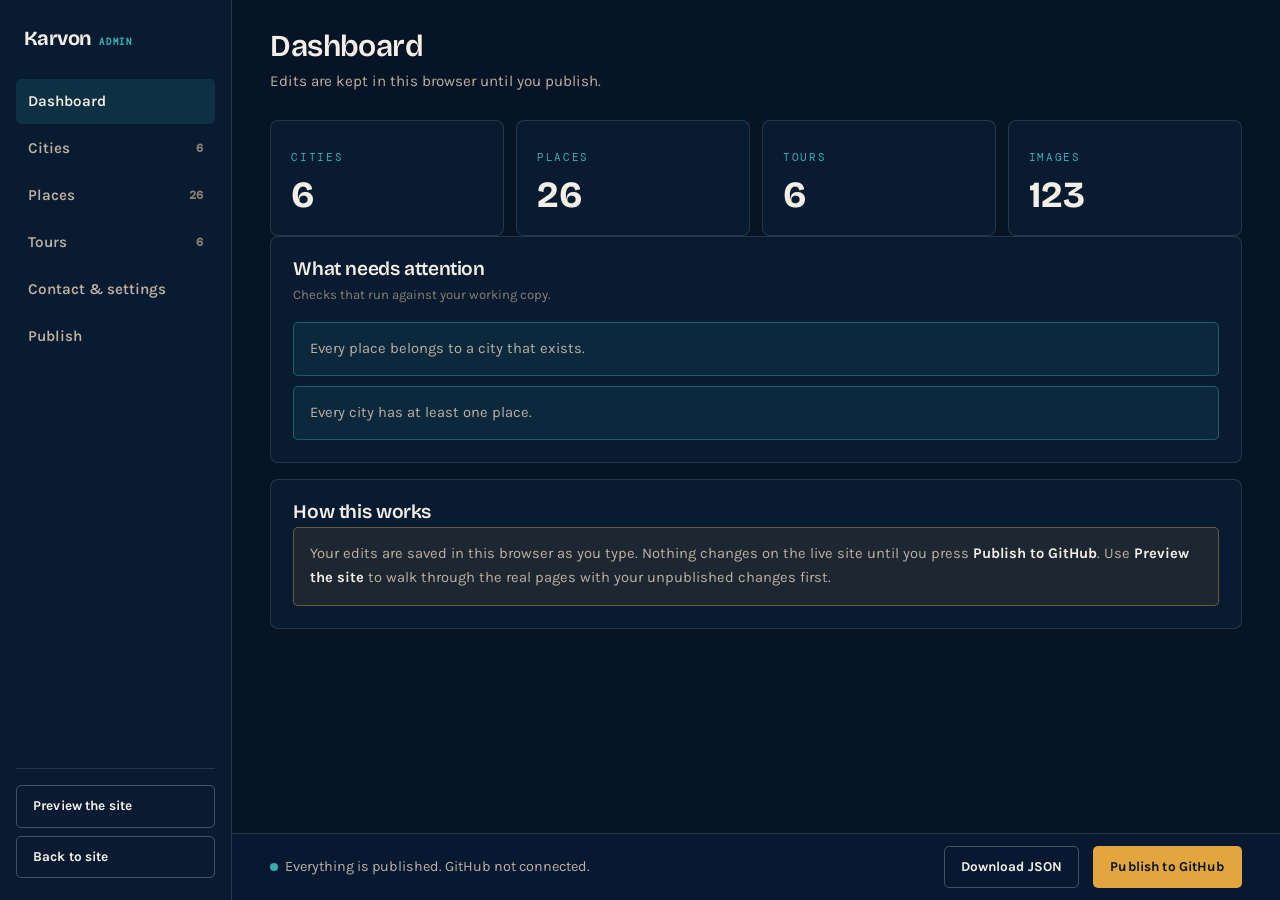
==== admin/index.html @ ea20b738 "Add files via upload" ====
<!DOCTYPE html>
<html lang="en" data-base="../">
<head>
<meta charset="utf-8">
<meta name="viewport" content="width=device-width, initial-scale=1">
<title>Admin — Karvon</title>
<meta name="robots" content="noindex, nofollow">
<link rel="icon" href="../assets/icons/favicon.svg">
<link rel="preconnect" href="https://fonts.googleapis.com">
<link rel="preconnect" href="https://fonts.gstatic.com" crossorigin>
<link rel="stylesheet" href="https://fonts.googleapis.com/css2?family=Bricolage+Grotesque:opsz,wght@12..96,400..800&family=DM+Mono:wght@400;500&family=Karla:wght@400;600;700&display=swap">
<link rel="stylesheet" href="../css/main.css">
<link rel="stylesheet" href="../css/admin.css">
</head>
<body class="admin">
<a class="skip-link" href="#adm-main">Skip to content</a>

<aside class="adm-side">
  <div class="adm-brand">Karvon <span>Admin</span></div>
  <nav class="adm-nav" id="adm-nav" aria-label="Admin sections"></nav>
  <div class="adm-side__foot">
    <button class="btn btn--ghost btn--sm" type="button" id="btn-preview">Preview the site</button>
    <a class="btn btn--ghost btn--sm" href="../index.html">Back to site</a>
  </div>
</aside>

<main class="adm-main" id="adm-main">
  <div class="adm-panel"><p class="hint">Loading the current content…</p></div>
</main>

<div class="adm-bar">
  <span class="adm-bar__status" id="adm-status"><span class="dot"></span>Checking…</span>
  <button class="btn btn--ghost btn--sm" type="button" id="btn-download">Download JSON</button>
  <button class="btn btn--sm" type="button" id="btn-publish">Publish to GitHub</button>
</div>

<script src="../js/core.js"></script>
<script src="../js/github.js"></script>
<script src="../js/admin.js"></script>
</body>
</html>
---- css/main.css ----
/* ============================================================
   Karvon — design system
   Palette taken from Timurid majolica: lapis ground, turquoise
   glaze, saffron, madder red, ganch-plaster chalk.
   ============================================================ */

:root {
  /* Surfaces */
  --lapis-900: #061426;
  --lapis-850: #081B31;
  --lapis-800: #0B2340;
  --lapis-700: #103257;
  --lapis-600: #17456F;

  /* Glazes */
  --glaze: #35B0AE;
  --glaze-dim: #1E7C7B;
  --saffron: #E3A53E;
  --saffron-dim: #B4801F;
  --madder: #CB5140;

  /* Plaster */
  --chalk: #F4EFE6;
  --sand: #BEB1A0;
  --sand-dim: #8A8071;

  /* Lines & shadows */
  --line: rgba(244, 239, 230, 0.13);
  --line-strong: rgba(244, 239, 230, 0.26);
  --shade-sm: 0 1px 2px rgba(2, 8, 16, 0.4);
  --shade-md: 0 12px 28px -12px rgba(2, 8, 16, 0.7);
  --shade-lg: 0 30px 60px -24px rgba(2, 8, 16, 0.85);

  /* Type */
  --display: "Bricolage Grotesque", "Trebuchet MS", sans-serif;
  --body: "Karla", "Segoe UI", system-ui, sans-serif;
  --mono: "DM Mono", ui-monospace, "SF Mono", Menlo, monospace;

  /* Rhythm */
  --shell: 1180px;
  --gutter: 24px;
  --radius: 5px;
  --radius-lg: 8px;
  --nav-h: 68px;
}

/* ---------- reset ---------- */
*, *::before, *::after { box-sizing: border-box; }
html { -webkit-text-size-adjust: 100%; scroll-behavior: smooth; }
body {
  margin: 0;
  background: var(--lapis-900);
  color: var(--chalk);
  font-family: var(--body);
  font-size: 17px;
  line-height: 1.65;
  -webkit-font-smoothing: antialiased;
  overflow-x: hidden;
}
img { max-width: 100%; display: block; }
a { color: inherit; text-decoration: none; }
button, input, select, textarea { font: inherit; color: inherit; }
h1, h2, h3, h4 { margin: 0; font-family: var(--display); font-weight: 600; line-height: 1.08; letter-spacing: -0.02em; }
p { margin: 0 0 1em; }
p:last-child { margin-bottom: 0; }
ul { margin: 0; padding: 0; list-style: none; }

:focus-visible {
  outline: 2px solid var(--saffron);
  outline-offset: 3px;
  border-radius: 2px;
}

::selection { background: var(--glaze); color: var(--lapis-900); }

.skip-link {
  position: absolute; left: 12px; top: -60px; z-index: 200;
  background: var(--saffron); color: var(--lapis-900);
  padding: 10px 16px; border-radius: var(--radius); font-weight: 700;
  transition: top .18s ease;
}
.skip-link:focus { top: 12px; }

/* ---------- type scale ---------- */
.d1 { font-size: clamp(2.6rem, 7.2vw, 5.1rem); font-weight: 700; }
.d2 { font-size: clamp(2rem, 4.4vw, 3.1rem); }
.d3 { font-size: clamp(1.45rem, 2.6vw, 2rem); }
.d4 { font-size: 1.2rem; letter-spacing: -0.01em; }

.eyebrow {
  font-family: var(--mono);
  font-size: 0.72rem;
  letter-spacing: 0.2em;
  text-transform: uppercase;
  color: var(--glaze);
  display: flex;
  align-items: center;
  gap: 10px;
  margin: 0 0 18px;
}
.eyebrow::before {
  content: "";
  width: 13px; height: 13px;
  flex: none;
  background: currentColor;
  /* eight-point girih star — the site's one recurring motif */
  clip-path: polygon(50% 0%, 61% 27%, 89% 15%, 76% 41%, 100% 50%, 76% 59%, 89% 85%, 61% 73%, 50% 100%, 39% 73%, 11% 85%, 24% 59%, 0% 50%, 24% 41%, 11% 15%, 39% 27%);
}
.lede { font-size: clamp(1.05rem, 1.6vw, 1.22rem); color: var(--sand); max-width: 62ch; }
.data { font-family: var(--mono); font-size: 0.82rem; letter-spacing: 0.02em; }
.muted { color: var(--sand); }

/* ---------- layout ---------- */
.shell { width: min(100% - (var(--gutter) * 2), var(--shell)); margin-inline: auto; }
.section { padding: clamp(56px, 8vw, 104px) 0; }
.section--tight { padding: clamp(40px, 5vw, 64px) 0; }
.section--band { background: var(--lapis-850); border-block: 1px solid var(--line); }
.section-head { margin-bottom: clamp(28px, 4vw, 44px); }
.section-head .d2 { max-width: 20ch; }
.section-head-row {
  display: flex; align-items: flex-end; justify-content: space-between;
  gap: 24px; flex-wrap: wrap;
}

/* ---------- buttons ---------- */
.btn {
  --btn-bg: var(--saffron);
  --btn-fg: var(--lapis-900);
  display: inline-flex; align-items: center; gap: 9px;
  padding: 13px 24px;
  background: var(--btn-bg); color: var(--btn-fg);
  border: 1px solid transparent; border-radius: var(--radius);
  font-weight: 700; font-size: 0.94rem; letter-spacing: 0.01em;
  cursor: pointer;
  transition: transform .16s ease, background-color .16s ease, border-color .16s ease, color .16s ease;
}
.btn:hover { transform: translateY(-2px); background: #F0B854; }
.btn:active { transform: translateY(0); }
.btn[disabled] { opacity: .45; pointer-events: none; }
.btn--ghost { --btn-bg: transparent; --btn-fg: var(--chalk); border-color: var(--line-strong); }
.btn--ghost:hover { background: rgba(244, 239, 230, 0.08); border-color: var(--chalk); }
.btn--glaze { --btn-bg: var(--glaze); }
.btn--glaze:hover { background: #46C6C4; }
.btn--sm { padding: 9px 16px; font-size: 0.85rem; }
.btn--block { width: 100%; justify-content: center; }
.btn--danger { --btn-bg: transparent; --btn-fg: var(--madder); border-color: rgba(203, 81, 64, .5); }
.btn--danger:hover { background: rgba(203, 81, 64, .14); }

.textlink {
  color: var(--glaze); font-weight: 700; font-size: .93rem;
  border-bottom: 1px solid rgba(53, 176, 174, .4); padding-bottom: 2px;
  transition: border-color .16s ease, color .16s ease;
}
.textlink:hover { color: var(--saffron); border-bottom-color: var(--saffron); }

/* ---------- nav ---------- */
.nav {
  position: fixed; inset: 0 0 auto 0; z-index: 100;
  height: var(--nav-h);
  display: flex; align-items: center;
  background: transparent;
  border-bottom: 1px solid transparent;
  transition: background-color .28s ease, border-color .28s ease, backdrop-filter .28s ease;
}
.nav.is-solid,
body[data-nav="solid"] .nav {
  background: rgba(6, 20, 38, 0.92);
  backdrop-filter: blur(14px);
  border-bottom-color: var(--line);
}
.nav__inner { display: flex; align-items: center; justify-content: space-between; gap: 20px; width: 100%; }
.nav__brand { display: flex; align-items: baseline; gap: 9px; font-family: var(--display); font-size: 1.32rem; font-weight: 700; letter-spacing: -0.03em; }
.nav__brand span { font-family: var(--mono); font-size: .62rem; letter-spacing: .18em; text-transform: uppercase; color: var(--glaze); }
.nav__links { display: flex; align-items: center; gap: 4px; }
.nav__links a {
  padding: 8px 13px; border-radius: var(--radius);
  font-size: .93rem; font-weight: 600; color: var(--sand);
  transition: color .16s ease, background-color .16s ease;
}
.nav__links a:hover { color: var(--chalk); background: rgba(244, 239, 230, .07); }
.nav__links a[aria-current="page"] { color: var(--chalk); }
.nav__links a[aria-current="page"]::after {
  content: ""; display: block; height: 2px; margin-top: 4px;
  background: var(--saffron); border-radius: 2px;
}
.nav__actions { display: flex; align-items: center; gap: 10px; }
.nav__burger {
  display: none; width: 42px; height: 42px;
  align-items: center; justify-content: center;
  background: transparent; border: 1px solid var(--line-strong);
  border-radius: var(--radius); cursor: pointer;
}
.nav__burger span { display: block; width: 18px; height: 1.5px; background: var(--chalk); position: relative; transition: background-color .2s; }
.nav__burger span::before, .nav__burger span::after {
  content: ""; position: absolute; left: 0; width: 18px; height: 1.5px; background: var(--chalk);
  transition: transform .22s ease, top .22s ease;
}
.nav__burger span::before { top: -6px; }
.nav__burger span::after { top: 6px; }
.nav__burger[aria-expanded="true"] span { background: transparent; }
.nav__burger[aria-expanded="true"] span::before { top: 0; transform: rotate(45deg); }
.nav__burger[aria-expanded="true"] span::after { top: 0; transform: rotate(-45deg); }

.nav__sheet {
  position: fixed; inset: var(--nav-h) 0 0 0; z-index: 99;
  background: var(--lapis-900);
  padding: 28px var(--gutter) 40px;
  display: none; flex-direction: column; gap: 4px;
  overflow-y: auto;
}
.nav__sheet.is-open { display: flex; }
.nav__sheet a {
  padding: 15px 4px; font-family: var(--display); font-size: 1.55rem; font-weight: 600;
  border-bottom: 1px solid var(--line);
}
.nav__sheet .btn { margin-top: 22px; }

/* ---------- hero ---------- */
.hero { position: relative; min-height: min(94vh, 820px); display: flex; align-items: flex-end; overflow: hidden; }
.hero--short { min-height: min(66vh, 560px); }
.hero__media { position: absolute; inset: 0; }
.hero__media img { width: 100%; height: 100%; object-fit: cover; }
.hero__media::after {
  content: ""; position: absolute; inset: 0;
  background:
    linear-gradient(178deg, rgba(6,20,38,.86) 0%, rgba(6,20,38,.32) 34%, rgba(6,20,38,.78) 72%, var(--lapis-900) 100%),
    linear-gradient(96deg, rgba(6,20,38,.72) 0%, rgba(6,20,38,0) 62%);
}
.hero__body { position: relative; padding: calc(var(--nav-h) + 48px) 0 clamp(44px, 7vw, 84px); }
.hero__body .d1 { max-width: 15ch; }
.hero__body .lede { margin-top: 20px; }
.hero__cta { display: flex; gap: 12px; flex-wrap: wrap; margin-top: 32px; }
.hero__meta {
  display: flex; gap: 26px; flex-wrap: wrap;
  margin-top: 40px; padding-top: 22px; border-top: 1px solid var(--line-strong);
}
.hero__meta div { display: flex; flex-direction: column; gap: 3px; }
.hero__meta dt, .hero__meta .k { font-family: var(--mono); font-size: .68rem; letter-spacing: .17em; text-transform: uppercase; color: var(--glaze); }
.hero__meta .v { font-family: var(--display); font-size: 1.5rem; font-weight: 600; }

/* ---------- cards ---------- */
.grid { display: grid; gap: 20px; }
.grid--3 { grid-template-columns: repeat(3, 1fr); }
.grid--2 { grid-template-columns: repeat(2, 1fr); }
.grid--4 { grid-template-columns: repeat(4, 1fr); }

.card {
  position: relative; display: flex; flex-direction: column;
  background: var(--lapis-800); border: 1px solid var(--line);
  border-radius: var(--radius-lg); overflow: hidden;
  transition: transform .22s ease, border-color .22s ease, box-shadow .22s ease;
}
.card:hover { transform: translateY(-4px); border-color: var(--line-strong); box-shadow: var(--shade-md); }
.card__media { position: relative; aspect-ratio: 4 / 3; overflow: hidden; background: var(--lapis-700); }
.card__media img { width: 100%; height: 100%; object-fit: cover; transition: transform .5s cubic-bezier(.2,.7,.3,1); }
.card:hover .card__media img { transform: scale(1.05); }
.card__body { padding: 20px 20px 22px; display: flex; flex-direction: column; gap: 8px; flex: 1; }
.card__title { font-family: var(--display); font-size: 1.28rem; font-weight: 600; }
.card__text { color: var(--sand); font-size: .95rem; line-height: 1.55; }
.card__foot {
  margin-top: auto; padding-top: 14px;
  display: flex; align-items: center; justify-content: space-between; gap: 12px;
  border-top: 1px solid var(--line);
  font-family: var(--mono); font-size: .74rem; letter-spacing: .06em; color: var(--sand-dim);
  text-transform: uppercase;
}

/* city card — image-led, text over the photo */
.city-card { position: relative; display: block; border-radius: var(--radius-lg); overflow: hidden; aspect-ratio: 3 / 4; }
.city-card--wide { aspect-ratio: 16 / 11; }
.city-card img { width: 100%; height: 100%; object-fit: cover; transition: transform .6s cubic-bezier(.2,.7,.3,1); }
.city-card:hover img { transform: scale(1.055); }
.city-card::after {
  content: ""; position: absolute; inset: 0;
  background: linear-gradient(to top, rgba(6,20,38,.94) 4%, rgba(6,20,38,.35) 46%, rgba(6,20,38,.08) 100%);
}
.city-card__body { position: absolute; inset: auto 0 0 0; z-index: 2; padding: 24px; }
.city-card__body h3 { font-size: clamp(1.5rem, 2.4vw, 2rem); }
.city-card__body p { color: var(--sand); font-size: .93rem; margin: 6px 0 0; max-width: 34ch; }
.city-card__days {
  display: inline-flex; align-items: center; gap: 7px; margin-top: 14px;
  font-family: var(--mono); font-size: .72rem; letter-spacing: .1em; text-transform: uppercase;
  color: var(--lapis-900); background: var(--glaze);
  padding: 5px 10px; border-radius: 3px;
}

.chip {
  display: inline-flex; align-items: center; gap: 6px;
  padding: 5px 11px; border-radius: 100px;
  border: 1px solid var(--line-strong); background: transparent;
  font-family: var(--mono); font-size: .71rem; letter-spacing: .08em; text-transform: uppercase;
  color: var(--sand); cursor: pointer;
  transition: background-color .16s ease, color .16s ease, border-color .16s ease;
}
.chip:hover { color: var(--chalk); border-color: var(--chalk); }
.chip[aria-pressed="true"] { background: var(--glaze); border-color: var(--glaze); color: var(--lapis-900); font-weight: 700; }
.chip--static { cursor: default; }
.chip--static:hover { color: var(--sand); border-color: var(--line-strong); }
.chip-row { display: flex; flex-wrap: wrap; gap: 8px; }

/* ---------- forms ---------- */
.field { display: flex; flex-direction: column; gap: 7px; }
.field > label, .label {
  font-family: var(--mono); font-size: .71rem; letter-spacing: .14em;
  text-transform: uppercase; color: var(--glaze);
}
.input, .select, .textarea {
  width: 100%; padding: 12px 14px;
  background: var(--lapis-850); border: 1px solid var(--line-strong);
  border-radius: var(--radius); color: var(--chalk);
  font-size: .96rem;
  transition: border-color .16s ease, background-color .16s ease;
}
.input:focus, .select:focus, .textarea:focus { border-color: var(--glaze); background: var(--lapis-800); outline: none; }
.textarea { min-height: 110px; resize: vertical; line-height: 1.55; }
.select { appearance: none; background-image: linear-gradient(45deg, transparent 50%, var(--sand) 50%), linear-gradient(135deg, var(--sand) 50%, transparent 50%); background-position: calc(100% - 19px) 51%, calc(100% - 13px) 51%; background-size: 6px 6px, 6px 6px; background-repeat: no-repeat; padding-right: 40px; }
.hint { font-size: .82rem; color: var(--sand-dim); }

/* ---------- search ---------- */
.search { position: relative; }
.search__input { padding-left: 42px; }
.search__icon { position: absolute; left: 15px; top: 50%; transform: translateY(-50%); color: var(--sand-dim); pointer-events: none; }
.search__results {
  position: absolute; z-index: 40; inset: calc(100% + 8px) 0 auto 0;
  background: var(--lapis-800); border: 1px solid var(--line-strong);
  border-radius: var(--radius-lg); box-shadow: var(--shade-lg);
  max-height: 380px; overflow-y: auto; padding: 6px;
}
.search__results[hidden] { display: none; }
.search__hit { display: flex; align-items: center; gap: 12px; padding: 10px 12px; border-radius: var(--radius); width: 100%; text-align: left; background: transparent; border: 0; cursor: pointer; }
.search__hit:hover, .search__hit.is-active { background: rgba(244,239,230,.08); }
.search__hit img { width: 44px; height: 44px; border-radius: 4px; object-fit: cover; flex: none; }
.search__hit strong { display: block; font-weight: 700; font-size: .95rem; }
.search__hit span { font-family: var(--mono); font-size: .7rem; letter-spacing: .1em; text-transform: uppercase; color: var(--glaze); }

/* ---------- gallery ---------- */
.gallery__main { position: relative; border-radius: var(--radius-lg); overflow: hidden; background: var(--lapis-800); aspect-ratio: 3 / 2; }
.gallery__track { display: flex; height: 100%; overflow-x: auto; scroll-snap-type: x mandatory; scrollbar-width: none; -webkit-overflow-scrolling: touch; }
.gallery__track::-webkit-scrollbar { display: none; }
.gallery__slide { flex: 0 0 100%; scroll-snap-align: center; height: 100%; }
.gallery__slide img { width: 100%; height: 100%; object-fit: cover; cursor: zoom-in; }
.gallery__arrow {
  position: absolute; top: 50%; transform: translateY(-50%); z-index: 3;
  width: 44px; height: 44px; border-radius: 50%;
  background: rgba(6,20,38,.72); border: 1px solid var(--line-strong);
  color: var(--chalk); cursor: pointer; display: grid; place-items: center;
  backdrop-filter: blur(6px);
  transition: background-color .16s ease;
}
.gallery__arrow:hover { background: var(--lapis-700); }
.gallery__arrow--prev { left: 12px; }
.gallery__arrow--next { right: 12px; }
.gallery__count {
  position: absolute; right: 12px; bottom: 12px; z-index: 3;
  padding: 5px 10px; border-radius: 3px;
  background: rgba(6,20,38,.78); font-family: var(--mono); font-size: .74rem;
}
.gallery__thumbs { display: flex; gap: 8px; margin-top: 10px; overflow-x: auto; padding-bottom: 4px; scrollbar-width: thin; }
.gallery__thumb {
  flex: 0 0 84px; height: 60px; border-radius: 4px; overflow: hidden;
  border: 2px solid transparent; padding: 0; background: none; cursor: pointer; opacity: .55;
  transition: opacity .16s ease, border-color .16s ease;
}
.gallery__thumb img { width: 100%; height: 100%; object-fit: cover; }
.gallery__thumb[aria-selected="true"] { opacity: 1; border-color: var(--saffron); }
.gallery__thumb:hover { opacity: 1; }

/* ---------- lightbox ---------- */
.lightbox {
  position: fixed; inset: 0; z-index: 300;
  background: rgba(4, 12, 24, .96);
  display: grid; place-items: center; padding: 24px;
}
.lightbox[hidden] { display: none; }
.lightbox img { max-width: 100%; max-height: 86vh; object-fit: contain; border-radius: var(--radius); }
.lightbox__close, .lightbox__nav {
  position: absolute; background: rgba(244,239,230,.1); border: 1px solid var(--line-strong);
  color: var(--chalk); width: 46px; height: 46px; border-radius: 50%; cursor: pointer;
  display: grid; place-items: center;
}
.lightbox__close { top: 20px; right: 20px; }
.lightbox__nav--prev { left: 20px; top: 50%; transform: translateY(-50%); }
.lightbox__nav--next { right: 20px; top: 50%; transform: translateY(-50%); }
.lightbox__cap { position: absolute; bottom: 20px; left: 50%; transform: translateX(-50%); font-family: var(--mono); font-size: .78rem; color: var(--sand); }

/* ---------- modal ---------- */
.modal { position: fixed; inset: 0; z-index: 250; display: flex; align-items: flex-end; justify-content: center; }
.modal[hidden] { display: none; }
.modal__scrim { position: absolute; inset: 0; background: rgba(4, 12, 24, .82); backdrop-filter: blur(3px); border: 0; padding: 0; cursor: pointer; }
.modal__panel {
  position: relative; z-index: 2;
  width: min(100%, 900px); max-height: 92vh; overflow-y: auto;
  background: var(--lapis-850); border: 1px solid var(--line-strong);
  border-radius: var(--radius-lg) var(--radius-lg) 0 0;
  box-shadow: var(--shade-lg);
  animation: rise .28s cubic-bezier(.2,.8,.3,1);
}
@keyframes rise { from { transform: translateY(28px); opacity: 0; } }
.modal__close {
  position: sticky; top: 12px; float: right; margin: 12px 12px 0 0; z-index: 5;
  width: 38px; height: 38px; border-radius: 50%;
  background: rgba(6,20,38,.85); border: 1px solid var(--line-strong); color: var(--chalk); cursor: pointer;
}
.modal__inner { padding: 0 clamp(20px, 4vw, 34px) clamp(28px, 4vw, 38px); }

/* ---------- route ribbon (signature element) ---------- */
.ribbon { position: relative; padding-left: 34px; }
.ribbon::before {
  content: ""; position: absolute; left: 11px; top: 14px; bottom: 14px; width: 2px;
  background: repeating-linear-gradient(to bottom, var(--glaze-dim) 0 7px, transparent 7px 13px);
}
.ribbon__stop { position: relative; padding: 0 0 30px; }
.ribbon__stop:last-child { padding-bottom: 0; }
.ribbon__node {
  position: absolute; left: -34px; top: 3px;
  width: 24px; height: 24px; background: var(--glaze);
  clip-path: polygon(50% 0%, 61% 27%, 89% 15%, 76% 41%, 100% 50%, 76% 59%, 89% 85%, 61% 73%, 50% 100%, 39% 73%, 11% 85%, 24% 59%, 0% 50%, 24% 41%, 11% 15%, 39% 27%);
}
.ribbon__stop--start .ribbon__node { background: var(--saffron); }
.ribbon__stop--end .ribbon__node { background: var(--chalk); }
.ribbon__city { font-family: var(--display); font-size: 1.55rem; font-weight: 600; }
.ribbon__sub { color: var(--sand); font-size: .93rem; }
.ribbon__places { display: flex; flex-wrap: wrap; gap: 6px; margin-top: 10px; }
.ribbon__leg {
  display: inline-flex; align-items: center; gap: 8px;
  margin-top: 14px; padding: 5px 11px;
  border: 1px dashed var(--line-strong); border-radius: 100px;
  font-family: var(--mono); font-size: .73rem; letter-spacing: .06em; color: var(--sand);
}
.ribbon__leg--back { border-style: solid; border-color: rgba(203,81,64,.55); background: rgba(203,81,64,.12); color: #F0A79A; }
.ribbon__stop--back .ribbon__node { background: var(--madder); }
.ribbon__stop--back::after {
  /* the retrace mark — the line physically doubles back */
  content: ""; position: absolute; left: -26px; top: -18px; width: 9px; height: 34px;
  border: 2px solid var(--madder); border-left: 0; border-radius: 0 20px 20px 0;
}

.verdict {
  display: flex; align-items: flex-start; gap: 14px;
  padding: 16px 18px; border-radius: var(--radius-lg);
  border: 1px solid var(--line-strong); background: var(--lapis-800);
}
.verdict__dot { flex: none; width: 11px; height: 11px; border-radius: 50%; margin-top: 7px; background: var(--glaze); }
.verdict h3 { font-family: var(--body); font-size: 1rem; font-weight: 700; letter-spacing: 0; }
.verdict p { font-size: .92rem; color: var(--sand); margin: 4px 0 0; }
.verdict--warn { border-color: rgba(203,81,64,.5); background: rgba(203,81,64,.1); }
.verdict--warn .verdict__dot { background: var(--madder); }
.verdict--good { border-color: rgba(53,176,174,.45); background: rgba(53,176,174,.09); }
.verdict--note { border-color: rgba(227,165,62,.45); background: rgba(227,165,62,.08); }
.verdict--note .verdict__dot { background: var(--saffron); }
.verdict__actions { margin-top: 14px; display: flex; gap: 10px; flex-wrap: wrap; }

.stat-row { display: grid; grid-template-columns: repeat(3, 1fr); gap: 1px; background: var(--line); border: 1px solid var(--line); border-radius: var(--radius-lg); overflow: hidden; }
.stat { background: var(--lapis-800); padding: 18px 20px; }
.stat .k { font-family: var(--mono); font-size: .68rem; letter-spacing: .15em; text-transform: uppercase; color: var(--glaze); display: block; margin-bottom: 6px; }
.stat .v { font-family: var(--display); font-size: 1.85rem; font-weight: 600; line-height: 1; }
.stat .v small { font-size: .9rem; font-weight: 400; color: var(--sand); margin-left: 4px; }

/* picker */
.picker { display: grid; gap: 10px; }
.picker__item {
  display: flex; align-items: center; gap: 14px; width: 100%;
  padding: 12px 14px; text-align: left; cursor: pointer;
  background: var(--lapis-800); border: 1px solid var(--line);
  border-radius: var(--radius-lg); color: inherit;
  transition: border-color .16s ease, background-color .16s ease;
}
.picker__item:hover { border-color: var(--line-strong); }
.picker__item[aria-pressed="true"] { border-color: var(--glaze); background: rgba(53,176,174,.1); }
.picker__item img { width: 54px; height: 54px; border-radius: 4px; object-fit: cover; flex: none; }
.picker__item strong { display: block; font-size: 1.02rem; }
.picker__item .data { color: var(--sand-dim); }
.picker__order {
  flex: none; width: 27px; height: 27px; border-radius: 50%;
  display: grid; place-items: center;
  font-family: var(--mono); font-size: .8rem; font-weight: 500;
  background: var(--glaze); color: var(--lapis-900);
}
.picker__item[aria-pressed="false"] .picker__order { background: transparent; border: 1px dashed var(--line-strong); color: var(--sand-dim); }

/* selected list with reordering */
.order-list { display: grid; gap: 8px; }
.order-item {
  display: flex; align-items: center; gap: 12px;
  padding: 10px 12px; background: var(--lapis-800);
  border: 1px solid var(--line); border-radius: var(--radius);
}
.order-item[draggable="true"] { cursor: grab; }
.order-item.is-dragging { opacity: .4; }
.order-item.is-over { border-color: var(--saffron); }
.order-item__grip { color: var(--sand-dim); font-family: var(--mono); font-size: .9rem; cursor: grab; }
.order-item__name { flex: 1; font-weight: 700; }
.order-item__btns { display: flex; gap: 4px; }
.icon-btn {
  width: 30px; height: 30px; border-radius: 4px; cursor: pointer;
  background: transparent; border: 1px solid var(--line-strong); color: var(--sand);
  display: grid; place-items: center; font-size: .85rem;
  transition: color .16s ease, border-color .16s ease;
}
.icon-btn:hover { color: var(--chalk); border-color: var(--chalk); }
.icon-btn[disabled] { opacity: .3; pointer-events: none; }

/* ---------- map ---------- */
.map { height: 380px; border-radius: var(--radius-lg); overflow: hidden; border: 1px solid var(--line); background: var(--lapis-800); }
.map--tall { height: 460px; }
.leaflet-container { background: var(--lapis-800) !important; font-family: var(--body) !important; }
.leaflet-popup-content-wrapper, .leaflet-popup-tip { background: var(--lapis-800); color: var(--chalk); border-radius: var(--radius); box-shadow: var(--shade-md); }
.leaflet-popup-content { margin: 12px 14px; font-size: .9rem; }
.leaflet-control-attribution { background: rgba(6,20,38,.8) !important; color: var(--sand-dim) !important; }
.leaflet-control-attribution a { color: var(--glaze) !important; }
.map-pin {
  width: 22px; height: 22px; background: var(--saffron);
  clip-path: polygon(50% 0%, 61% 27%, 89% 15%, 76% 41%, 100% 50%, 76% 59%, 89% 85%, 61% 73%, 50% 100%, 39% 73%, 11% 85%, 24% 59%, 0% 50%, 24% 41%, 11% 15%, 39% 27%);
}
.map-fallback { height: 100%; display: grid; place-items: center; text-align: center; padding: 24px; color: var(--sand); }

/* ---------- contact ---------- */
.contact-grid { display: grid; grid-template-columns: repeat(3, 1fr); gap: 16px; }
.contact-card {
  display: flex; flex-direction: column; gap: 10px;
  padding: 24px; background: var(--lapis-800);
  border: 1px solid var(--line); border-radius: var(--radius-lg);
  transition: border-color .2s ease, transform .2s ease;
}
.contact-card:hover { border-color: var(--glaze); transform: translateY(-3px); }
.contact-card__k { font-family: var(--mono); font-size: .7rem; letter-spacing: .16em; text-transform: uppercase; color: var(--glaze); }
.contact-card__v { font-family: var(--display); font-size: 1.42rem; font-weight: 600; word-break: break-word; }
.contact-card__note { font-size: .88rem; color: var(--sand); }
.qr {
  margin-top: auto; padding-top: 14px;
  display: flex; align-items: center; gap: 12px;
}
.qr img { width: 96px; height: 96px; border-radius: 4px; background: #fff; padding: 6px; cursor: zoom-in; }

/* ---------- itinerary ---------- */
.day { border: 1px solid var(--line); border-radius: var(--radius-lg); overflow: hidden; background: var(--lapis-800); }
.day + .day { margin-top: 16px; }
.day__head { display: flex; align-items: baseline; gap: 14px; padding: 18px 22px; border-bottom: 1px solid var(--line); flex-wrap: wrap; }
.day__num { font-family: var(--mono); font-size: .72rem; letter-spacing: .16em; text-transform: uppercase; color: var(--saffron); }
.day__title { font-family: var(--display); font-size: 1.3rem; font-weight: 600; }
.day__list { padding: 8px 22px 20px; }
.day__item { display: flex; gap: 14px; padding: 13px 0; border-bottom: 1px solid var(--line); align-items: flex-start; }
.day__item:last-child { border-bottom: 0; }
.day__item img { width: 76px; height: 56px; border-radius: 4px; object-fit: cover; flex: none; }
.day__item strong { display: block; font-size: 1.02rem; }
.day__item p { font-size: .9rem; color: var(--sand); margin: 3px 0 0; }
.day__note { margin: 0 22px 20px; padding: 12px 14px; border-left: 2px solid var(--saffron); background: rgba(227,165,62,.07); font-size: .9rem; color: var(--sand); }

/* ---------- states ---------- */
.state { text-align: center; padding: clamp(40px, 7vw, 76px) 24px; border: 1px dashed var(--line-strong); border-radius: var(--radius-lg); }
.state h3 { font-family: var(--display); font-size: 1.4rem; margin-bottom: 8px; }
.state p { color: var(--sand); max-width: 46ch; margin-inline: auto; }
.state .btn { margin-top: 20px; }
.skeleton { background: linear-gradient(90deg, var(--lapis-800) 25%, var(--lapis-700) 50%, var(--lapis-800) 75%); background-size: 200% 100%; animation: shimmer 1.3s linear infinite; border-radius: var(--radius-lg); }
@keyframes shimmer { to { background-position: -200% 0; } }
.skeleton--card { aspect-ratio: 3 / 4; }

.toast {
  position: fixed; left: 50%; bottom: 26px; transform: translate(-50%, 20px); z-index: 400;
  padding: 12px 20px; border-radius: var(--radius);
  background: var(--chalk); color: var(--lapis-900); font-weight: 700; font-size: .92rem;
  box-shadow: var(--shade-lg); opacity: 0; pointer-events: none;
  transition: opacity .2s ease, transform .2s ease;
}
.toast.is-on { opacity: 1; transform: translate(-50%, 0); }
.toast--bad { background: var(--madder); color: #fff; }

/* ---------- footer ---------- */
.footer { border-top: 1px solid var(--line); background: var(--lapis-850); padding: clamp(44px, 6vw, 72px) 0 32px; }
.footer__grid { display: grid; grid-template-columns: 1.6fr 1fr 1fr; gap: 36px; }
.footer h4 { font-family: var(--mono); font-size: .7rem; letter-spacing: .16em; text-transform: uppercase; color: var(--glaze); font-weight: 400; margin-bottom: 14px; }
.footer a { color: var(--sand); font-size: .95rem; }
.footer a:hover { color: var(--chalk); }
.footer li { margin-bottom: 9px; }
.footer__base {
  margin-top: 40px; padding-top: 22px; border-top: 1px solid var(--line);
  display: flex; justify-content: space-between; gap: 16px; flex-wrap: wrap;
  font-size: .84rem; color: var(--sand-dim);
}

/* ---------- reveal ---------- */
.reveal { opacity: 0; transform: translateY(18px); transition: opacity .6s cubic-bezier(.2,.7,.3,1), transform .6s cubic-bezier(.2,.7,.3,1); }
.reveal.is-in { opacity: 1; transform: none; }

/* ---------- responsive ---------- */
@media (max-width: 1000px) {
  .grid--4 { grid-template-columns: repeat(2, 1fr); }
  .grid--3 { grid-template-columns: repeat(2, 1fr); }
  .footer__grid { grid-template-columns: 1fr 1fr; }
  .contact-grid { grid-template-columns: 1fr; }
}
@media (max-width: 820px) {
  :root { --gutter: 18px; }
  body { font-size: 16px; }
  .nav__links, .nav__actions .btn { display: none; }
  .nav__burger { display: flex; }
  .split { grid-template-columns: 1fr !important; }
  .stat-row { grid-template-columns: 1fr; }
  .map { height: 300px; }
}
@media (max-width: 620px) {
  .grid--3, .grid--2, .grid--4 { grid-template-columns: 1fr; }
  .footer__grid { grid-template-columns: 1fr; gap: 26px; }
  .hero__meta { gap: 18px 26px; }
  .city-card { aspect-ratio: 4 / 3; }
  .gallery__main { aspect-ratio: 4 / 3; }
  .modal__panel { max-height: 94vh; }
  .day__item img { width: 60px; height: 46px; }
}

@media (prefers-reduced-motion: reduce) {
  *, *::before, *::after {
    animation-duration: .001ms !important;
    transition-duration: .001ms !important;
    scroll-behavior: auto !important;
  }
  .reveal { opacity: 1; transform: none; }
}

@media print {
  .nav, .footer, .btn, .nav__sheet { display: none !important; }
  body { background: #fff; color: #000; }
}
---- css/admin.css ----
/* ============================================================
   Karvon — admin.css
   Uses the same tokens as the public site; only the layout differs.
   ============================================================ */

body.admin { padding-left: 232px; }

.adm-side {
  position: fixed; inset: 0 auto 0 0; z-index: 50;
  width: 232px; padding: 22px 16px;
  background: var(--lapis-850); border-right: 1px solid var(--line);
  display: flex; flex-direction: column; gap: 6px;
  overflow-y: auto;
}
.adm-brand { display: flex; align-items: baseline; gap: 8px; padding: 0 8px 18px; font-family: var(--display); font-size: 1.25rem; font-weight: 700; letter-spacing: -.03em; }
.adm-brand span { font-family: var(--mono); font-size: .58rem; letter-spacing: .18em; text-transform: uppercase; color: var(--glaze); }
.adm-nav { display: flex; flex-direction: column; gap: 2px; }
.adm-nav button {
  display: flex; align-items: center; justify-content: space-between; gap: 8px;
  width: 100%; padding: 10px 12px; text-align: left; cursor: pointer;
  background: transparent; border: 0; border-radius: var(--radius);
  color: var(--sand); font-size: .95rem; font-weight: 600;
  transition: background-color .15s ease, color .15s ease;
}
.adm-nav button:hover { background: rgba(244,239,230,.06); color: var(--chalk); }
.adm-nav button[aria-current="true"] { background: rgba(53,176,174,.14); color: var(--chalk); }
.adm-nav .count { font-family: var(--mono); font-size: .74rem; color: var(--sand-dim); }
.adm-side__foot { margin-top: auto; padding-top: 16px; border-top: 1px solid var(--line); display: grid; gap: 8px; }

.adm-main { padding: 30px clamp(18px, 3vw, 40px) 80px; max-width: 1080px; }
.adm-head { display: flex; align-items: flex-end; justify-content: space-between; gap: 18px; flex-wrap: wrap; margin-bottom: 26px; }
.adm-head h1 { font-size: 1.9rem; }
.adm-head p { color: var(--sand); font-size: .95rem; margin: 6px 0 0; }

.adm-panel { background: var(--lapis-850); border: 1px solid var(--line); border-radius: var(--radius-lg); padding: 22px; }
.adm-panel + .adm-panel { margin-top: 16px; }
.adm-panel h2 { font-size: 1.2rem; margin-bottom: 4px; }
.adm-panel > p.hint { margin-bottom: 16px; }

.adm-form { display: grid; gap: 16px; }
.adm-row { display: grid; grid-template-columns: 1fr 1fr; gap: 14px; }
.adm-row--3 { grid-template-columns: repeat(3, 1fr); }
.adm-actions { display: flex; gap: 10px; flex-wrap: wrap; padding-top: 6px; }

.adm-list { display: grid; gap: 8px; }
.adm-item {
  display: flex; align-items: center; gap: 14px;
  padding: 10px 12px; background: var(--lapis-800);
  border: 1px solid var(--line); border-radius: var(--radius);
}
.adm-item img { width: 56px; height: 42px; object-fit: cover; border-radius: 3px; flex: none; }
.adm-item__main { flex: 1; min-width: 0; }
.adm-item__main strong { display: block; font-size: 1rem; }
.adm-item__main span { font-family: var(--mono); font-size: .72rem; color: var(--sand-dim); }
.adm-item__btns { display: flex; gap: 5px; flex: none; }

.adm-stats { display: grid; grid-template-columns: repeat(4, 1fr); gap: 12px; }
.adm-stat { background: var(--lapis-850); border: 1px solid var(--line); border-radius: var(--radius-lg); padding: 20px; }
.adm-stat .k { font-family: var(--mono); font-size: .68rem; letter-spacing: .15em; text-transform: uppercase; color: var(--glaze); }
.adm-stat .v { font-family: var(--display); font-size: 2.3rem; font-weight: 700; line-height: 1.1; margin-top: 6px; }

.adm-note {
  padding: 14px 16px; border-radius: var(--radius);
  border: 1px solid rgba(227,165,62,.4); background: rgba(227,165,62,.09);
  font-size: .92rem; color: var(--sand);
}
.adm-note strong { color: var(--chalk); }
.adm-note--ok { border-color: rgba(53,176,174,.4); background: rgba(53,176,174,.09); }
.adm-note--bad { border-color: rgba(203,81,64,.45); background: rgba(203,81,64,.1); }

/* image editor */
.imgs { display: grid; gap: 10px; }
.imgs__grid { display: grid; grid-template-columns: repeat(auto-fill, minmax(120px, 1fr)); gap: 10px; }
.imgs__cell { position: relative; border: 1px solid var(--line); border-radius: var(--radius); overflow: hidden; background: var(--lapis-800); }
.imgs__cell img { width: 100%; aspect-ratio: 4/3; object-fit: cover; }
.imgs__bar { display: flex; gap: 4px; padding: 6px; background: var(--lapis-850); }
.imgs__bar button { flex: 1; }
.imgs__num { position: absolute; top: 6px; left: 6px; padding: 2px 7px; border-radius: 3px; background: rgba(6,20,38,.85); font-family: var(--mono); font-size: .7rem; }
.imgs__add { display: flex; gap: 8px; flex-wrap: wrap; align-items: center; }
.imgs__add .input { flex: 1; min-width: 200px; }

/* tour day editor */
.adm-day { border: 1px solid var(--line); border-radius: var(--radius); background: var(--lapis-800); padding: 14px; }
.adm-day + .adm-day { margin-top: 10px; }
.adm-day__head { display: flex; gap: 10px; align-items: center; margin-bottom: 10px; }
.adm-day__head .input { flex: 1; }
.adm-picks { display: flex; flex-wrap: wrap; gap: 6px; }

.adm-bar {
  position: fixed; left: 232px; right: 0; bottom: 0; z-index: 40;
  padding: 12px clamp(18px, 3vw, 40px);
  background: rgba(8,27,49,.96); backdrop-filter: blur(10px);
  border-top: 1px solid var(--line);
  display: flex; align-items: center; gap: 14px; flex-wrap: wrap;
}
.adm-bar__status { flex: 1; font-size: .9rem; color: var(--sand); min-width: 180px; }
.dot { display: inline-block; width: 8px; height: 8px; border-radius: 50%; margin-right: 7px; background: var(--sand-dim); }
.dot--on { background: var(--glaze); }
.dot--off { background: var(--madder); }

@media (max-width: 900px) {
  body.admin { padding-left: 0; padding-bottom: 96px; }
  .adm-side {
    position: static; width: auto; inset: auto;
    border-right: 0; border-bottom: 1px solid var(--line);
    flex-direction: row; flex-wrap: wrap; align-items: center; gap: 8px; padding: 14px;
  }
  .adm-brand { padding: 0 8px 0 0; }
  .adm-nav { flex-direction: row; flex-wrap: wrap; }
  .adm-nav button { width: auto; padding: 8px 12px; }
  .adm-side__foot { margin: 0; padding: 0; border: 0; grid-auto-flow: column; }
  .adm-bar { left: 0; }
  .adm-stats { grid-template-columns: repeat(2, 1fr); }
  .adm-row, .adm-row--3 { grid-template-columns: 1fr; }
}
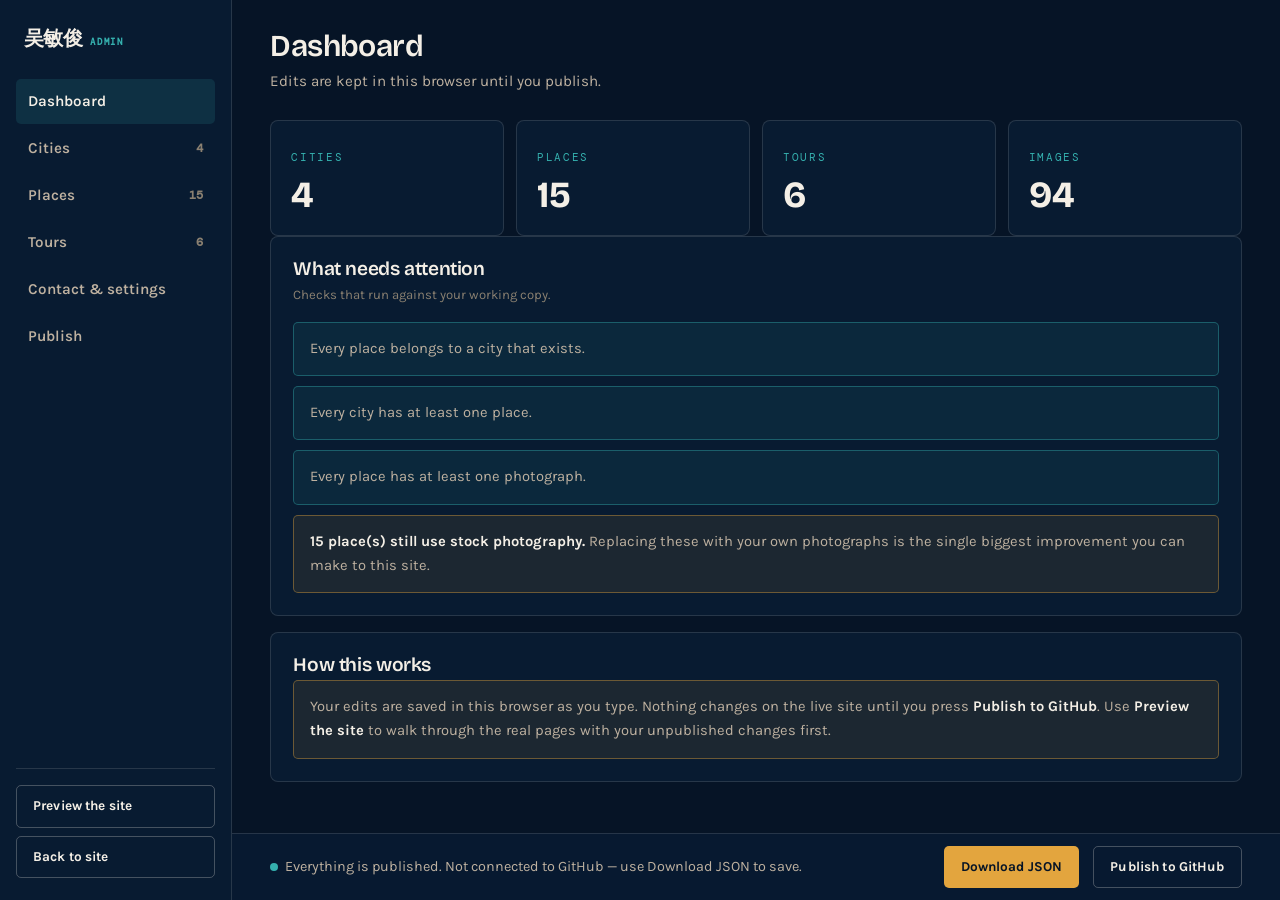
==== commit c32c29f6: "Add files via upload" ====
--- a/admin/index.html
+++ b/admin/index.html
@@ -3,7 +3,7 @@
 <head>
 <meta charset="utf-8">
 <meta name="viewport" content="width=device-width, initial-scale=1">
-<title>Admin — Karvon</title>
+<title>Admin — WuMinjun Private Tours</title>
 <meta name="robots" content="noindex, nofollow">
 <link rel="icon" href="../assets/icons/favicon.svg">
 <link rel="preconnect" href="https://fonts.googleapis.com">
@@ -16,7 +16,7 @@
 <a class="skip-link" href="#adm-main">Skip to content</a>
 
 <aside class="adm-side">
-  <div class="adm-brand">Karvon <span>Admin</span></div>
+  <div class="adm-brand">吴敏俊 <span>Admin</span></div>
   <nav class="adm-nav" id="adm-nav" aria-label="Admin sections"></nav>
   <div class="adm-side__foot">
     <button class="btn btn--ghost btn--sm" type="button" id="btn-preview">Preview the site</button>
@@ -30,8 +30,8 @@
 
 <div class="adm-bar">
   <span class="adm-bar__status" id="adm-status"><span class="dot"></span>Checking…</span>
-  <button class="btn btn--ghost btn--sm" type="button" id="btn-download">Download JSON</button>
-  <button class="btn btn--sm" type="button" id="btn-publish">Publish to GitHub</button>
+  <button class="btn btn--sm" type="button" id="btn-download">Download JSON</button>
+  <button class="btn btn--ghost btn--sm" type="button" id="btn-publish">Publish to GitHub</button>
 </div>
 
 <script src="../js/core.js"></script>
--- a/css/main.css
+++ b/css/main.css
@@ -152,6 +152,33 @@
   transition: border-color .16s ease, color .16s ease;
 }
 .textlink:hover { color: var(--saffron); border-bottom-color: var(--saffron); }
+
+/* ---------- language switcher ---------- */
+.lang { display: inline-flex; border: 1px solid var(--line-strong); border-radius: var(--radius); overflow: hidden; }
+.lang__btn {
+  padding: 7px 12px; background: transparent; border: 0; cursor: pointer;
+  color: var(--sand); font-size: .84rem; font-weight: 700; line-height: 1;
+  transition: background-color .15s ease, color .15s ease;
+}
+.lang__btn + .lang__btn { border-left: 1px solid var(--line-strong); }
+.lang__btn:hover { color: var(--chalk); background: rgba(244,239,230,.08); }
+.lang__btn[aria-pressed="true"] { background: var(--glaze); color: var(--lapis-900); }
+
+/* ---------- photo credit ---------- */
+.gallery__credit {
+  margin: 8px 0 0; font-family: var(--mono); font-size: .7rem;
+  color: var(--sand-dim); letter-spacing: .02em;
+}
+.gallery__credit a { color: var(--sand-dim); border-bottom: 1px solid rgba(190,177,160,.3); }
+.gallery__credit a:hover { color: var(--glaze); border-bottom-color: var(--glaze); }
+.gallery__credit:empty { display: none; }
+
+/* ---------- guide intro ---------- */
+.guide { display: grid; grid-template-columns: 260px 1fr; gap: clamp(24px, 4vw, 48px); align-items: center; }
+.guide__portrait { border-radius: var(--radius-lg); overflow: hidden; aspect-ratio: 1; background: var(--lapis-800); }
+.guide__portrait img { width: 100%; height: 100%; object-fit: cover; }
+.guide__name { font-family: var(--display); font-size: clamp(1.8rem, 3.4vw, 2.6rem); font-weight: 700; }
+.guide__langs { display: flex; gap: 8px; flex-wrap: wrap; margin-top: 16px; }
 
 /* ---------- nav ---------- */
 .nav {
@@ -592,7 +619,9 @@
 @media (max-width: 820px) {
   :root { --gutter: 18px; }
   body { font-size: 16px; }
-  .nav__links, .nav__actions .btn { display: none; }
+  .nav__links, .nav__actions .btn, .nav__actions .lang { display: none; }
+  .guide { grid-template-columns: 1fr; }
+  .guide__portrait { max-width: 220px; }
   .nav__burger { display: flex; }
   .split { grid-template-columns: 1fr !important; }
   .stat-row { grid-template-columns: 1fr; }
--- a/css/admin.css
+++ b/css/admin.css
@@ -113,3 +113,18 @@
   .adm-stats { grid-template-columns: repeat(2, 1fr); }
   .adm-row, .adm-row--3 { grid-template-columns: 1fr; }
 }
+
+/* bilingual text fields */
+.ml-field { gap: 6px; }
+.ml-field__row { display: flex; align-items: flex-start; gap: 8px; }
+.ml-field__tag {
+  flex: none; width: 62px; padding-top: 12px;
+  font-family: var(--mono); font-size: .68rem; letter-spacing: .1em;
+  text-transform: uppercase; color: var(--sand-dim);
+}
+.ml-field__row .input, .ml-field__row .textarea { flex: 1; }
+.imgs__credit { border-radius: 0; border-top: 0; border-left: 0; border-right: 0; font-size: .8rem; }
+@media (max-width: 700px) {
+  .ml-field__row { flex-direction: column; gap: 4px; }
+  .ml-field__tag { width: auto; padding-top: 0; }
+}
